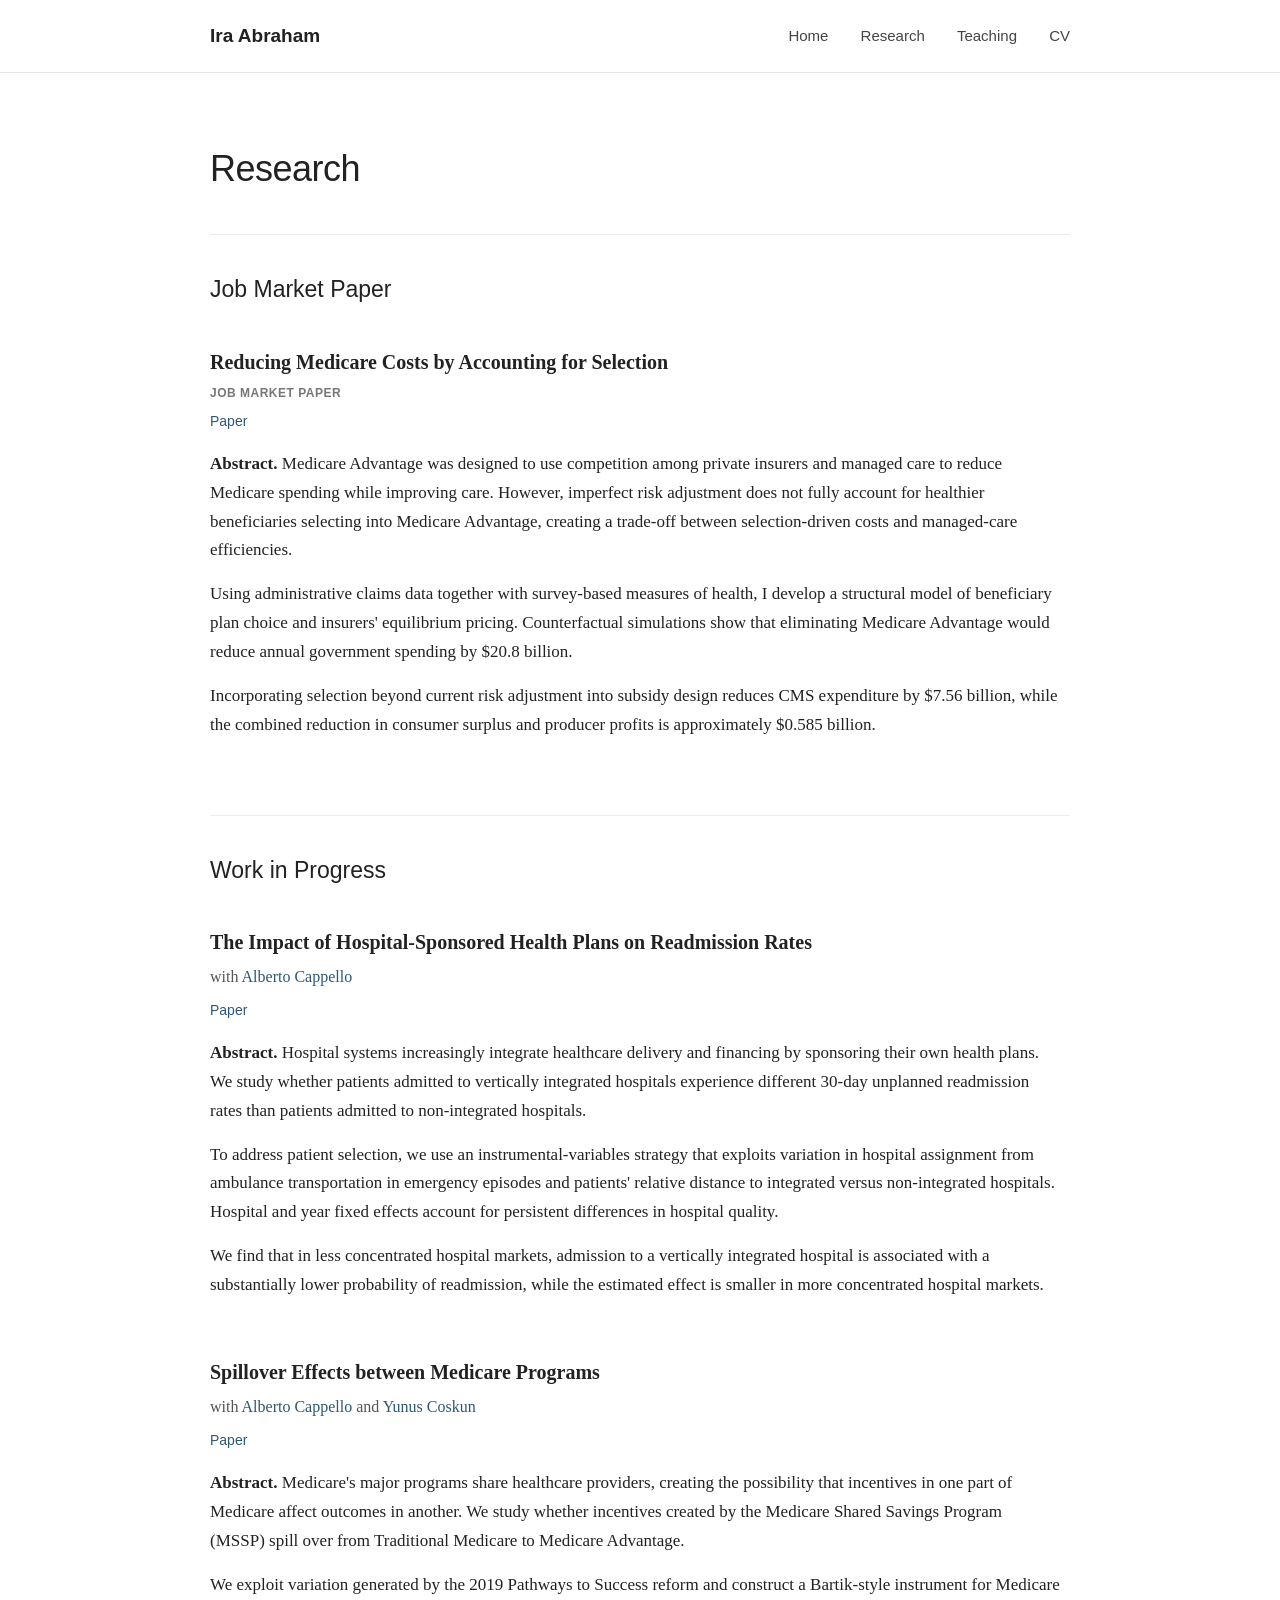
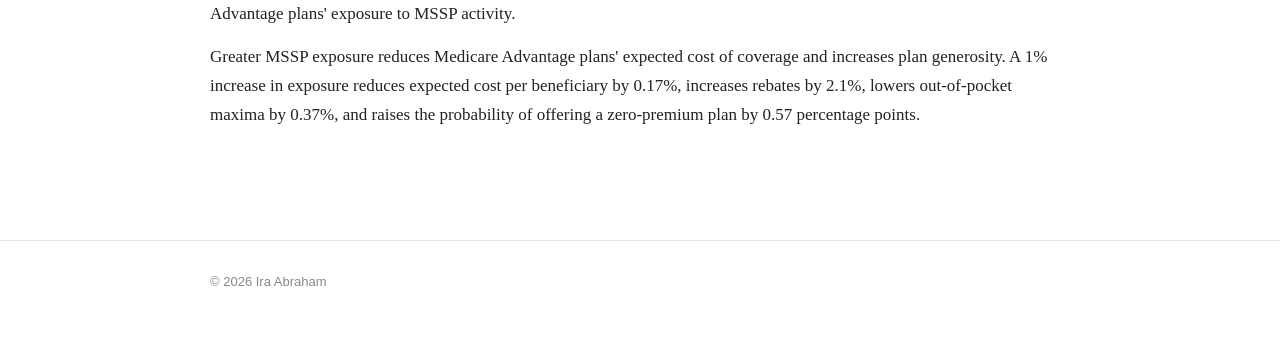
==== research.html @ 02c5b950 "Create research.html" ====
<!DOCTYPE html>
<html lang="en">

<head>
  <meta charset="UTF-8">
  <meta name="viewport" content="width=device-width, initial-scale=1.0">

  <title>Research | Ira Abraham</title>

  <style>

    /* ---------- GENERAL ---------- */

    * {
      box-sizing: border-box;
    }

    body {
      margin: 0;
      background: #ffffff;
      color: #222;
      font-family: Georgia, "Times New Roman", serif;
      font-size: 17px;
      line-height: 1.7;
    }

    a {
      color: #2d5873;
      text-decoration: none;
    }

    a:hover {
      text-decoration: underline;
    }

    .container {
      max-width: 920px;
      margin: 0 auto;
      padding: 0 30px;
    }


    /* ---------- NAVIGATION ---------- */

    nav {
      border-bottom: 1px solid #e5e5e5;
      padding: 20px 0;
      font-family: Arial, Helvetica, sans-serif;
    }

    .nav-inner {
      display: flex;
      justify-content: space-between;
      align-items: center;
    }

    .nav-name {
      font-size: 19px;
      font-weight: 600;
    }

    .nav-name a {
      color: #222;
      text-decoration: none;
    }

    .nav-links a {
      margin-left: 28px;
      color: #444;
      font-size: 15px;
    }

    .nav-links a:hover {
      color: #000;
    }


    /* ---------- PAGE HEADER ---------- */

    .page-header {
      padding: 65px 0 35px;
    }

    h1 {
      font-family: Arial, Helvetica, sans-serif;
      font-size: 36px;
      font-weight: 500;
      margin: 0;
      letter-spacing: -0.5px;
    }


    /* ---------- SECTIONS ---------- */

    section {
      padding: 35px 0 20px;
      border-top: 1px solid #ececec;
    }

    h2 {
      font-family: Arial, Helvetica, sans-serif;
      font-size: 23px;
      font-weight: 500;
      margin-top: 0;
      margin-bottom: 35px;
    }


    /* ---------- PAPERS ---------- */

    .paper {
      margin-bottom: 55px;
    }

    .paper-title {
      font-size: 20px;
      font-weight: bold;
      margin-bottom: 4px;
    }

    .paper-status {
      font-family: Arial, Helvetica, sans-serif;
      text-transform: uppercase;
      letter-spacing: 0.5px;
      font-size: 12px;
      font-weight: 600;
      color: #777;
      margin-bottom: 7px;
    }

    .coauthors {
      font-size: 16px;
      margin-bottom: 9px;
      color: #555;
    }

    .paper-links {
      font-family: Arial, Helvetica, sans-serif;
      font-size: 14px;
      margin-bottom: 16px;
    }

    .paper-links a {
      margin-right: 16px;
    }

    .abstract-label {
      font-weight: bold;
    }

    .abstract {
      max-width: 850px;
    }

    .abstract p {
      margin-top: 0;
      margin-bottom: 15px;
    }


    /* ---------- FOOTER ---------- */

    footer {
      margin-top: 35px;
      border-top: 1px solid #e5e5e5;
      padding: 30px 0 45px;
      font-family: Arial, Helvetica, sans-serif;
      font-size: 13px;
      color: #888;
    }


    /* ---------- MOBILE ---------- */

    @media (max-width: 700px) {

      .nav-inner {
        flex-direction: column;
        align-items: flex-start;
      }

      .nav-links {
        margin-top: 12px;
      }

      .nav-links a {
        margin-left: 0;
        margin-right: 18px;
      }

      .page-header {
        padding-top: 45px;
      }

      h1 {
        font-size: 31px;
      }

    }

  </style>

</head>


<body>


<!-- NAVIGATION -->

<nav>

  <div class="container nav-inner">

    <div class="nav-name">
      <a href="index.html">Ira Abraham</a>
    </div>

    <div class="nav-links">

      <a href="index.html">
        Home
      </a>

      <a href="research.html">
        Research
      </a>

      <a href="teaching.html">
        Teaching
      </a>

      <a href="assets/Ira_Abraham_CV.pdf" target="_blank">
        CV
      </a>

    </div>

  </div>

</nav>



<main class="container">


<!-- PAGE TITLE -->

<div class="page-header">

  <h1>Research</h1>

</div>



<!-- JOB MARKET PAPER -->

<section>

  <h2>Job Market Paper</h2>


  <div class="paper">

    <div class="paper-title">
      Reducing Medicare Costs by Accounting for Selection
    </div>

    <div class="paper-status">
      Job Market Paper
    </div>

    <div class="paper-links">

      <a
        href="https://drive.google.com/file/d/1SK9BV0TaADtSHCfUh690MsTTkUqswuIr/view?usp=share_link"
        target="_blank">
        Paper
      </a>

    </div>


    <div class="abstract">

      <p>
        <span class="abstract-label">Abstract.</span>
        Medicare Advantage was designed to use competition among private
        insurers and managed care to reduce Medicare spending while improving
        care. However, imperfect risk adjustment does not fully account for
        healthier beneficiaries selecting into Medicare Advantage, creating a
        trade-off between selection-driven costs and managed-care efficiencies.
      </p>

      <p>
        Using administrative claims data together with survey-based measures
        of health, I develop a structural model of beneficiary plan choice and
        insurers' equilibrium pricing. Counterfactual simulations show that
        eliminating Medicare Advantage would reduce annual government spending
        by $20.8 billion.
      </p>

      <p>
        Incorporating selection beyond current risk adjustment into subsidy
        design reduces CMS expenditure by $7.56 billion, while the combined
        reduction in consumer surplus and producer profits is approximately
        $0.585 billion.
      </p>

    </div>

  </div>

</section>



<!-- WORK IN PROGRESS -->

<section>

  <h2>Work in Progress</h2>


  <!-- PAPER 2 -->

  <div class="paper">

    <div class="paper-title">
      The Impact of Hospital-Sponsored Health Plans on Readmission Rates
    </div>

    <div class="coauthors">
      with
      <a href="https://albertoc94.github.io/albertocappello/"
         target="_blank">
         Alberto Cappello
      </a>
    </div>

    <div class="paper-links">

      <a
        href="https://albertoc94.github.io/albertocappello/publications/VI_healthplans_draft.pdf"
        target="_blank">
        Paper
      </a>

    </div>


    <div class="abstract">

      <p>
        <span class="abstract-label">Abstract.</span>
        Hospital systems increasingly integrate healthcare delivery and
        financing by sponsoring their own health plans. We study whether
        patients admitted to vertically integrated hospitals experience
        different 30-day unplanned readmission rates than patients admitted
        to non-integrated hospitals.
      </p>

      <p>
        To address patient selection, we use an instrumental-variables strategy
        that exploits variation in hospital assignment from ambulance
        transportation in emergency episodes and patients' relative distance
        to integrated versus non-integrated hospitals. Hospital and year fixed
        effects account for persistent differences in hospital quality.
      </p>

      <p>
        We find that in less concentrated hospital markets, admission to a
        vertically integrated hospital is associated with a substantially lower
        probability of readmission, while the estimated effect is smaller in
        more concentrated hospital markets.
      </p>

    </div>

  </div>



  <!-- PAPER 3 -->

  <div class="paper">

    <div class="paper-title">
      Spillover Effects between Medicare Programs
    </div>

    <div class="coauthors">
      with
      <a href="https://albertoc94.github.io/albertocappello/"
         target="_blank">
         Alberto Cappello
      </a>
      and
      <a href="https://www.yunussemihcoskun.com/"
         target="_blank">
         Yunus Coskun
      </a>
    </div>

    <div class="paper-links">

      <a
        href="https://drive.google.com/file/d/1vOo7wZHVFwT09UqHGLMiiGMKIwStg-rp/view?usp=sharing"
        target="_blank">
        Paper
      </a>

    </div>


    <div class="abstract">

      <p>
        <span class="abstract-label">Abstract.</span>
        Medicare's major programs share healthcare providers, creating the
        possibility that incentives in one part of Medicare affect outcomes
        in another. We study whether incentives created by the Medicare Shared
        Savings Program (MSSP) spill over from Traditional Medicare to
        Medicare Advantage.
      </p>

      <p>
        We exploit variation generated by the 2019 Pathways to Success reform
        and construct a Bartik-style instrument for Medicare Advantage plans'
        exposure to MSSP activity.
      </p>

      <p>
        Greater MSSP exposure reduces Medicare Advantage plans' expected cost
        of coverage and increases plan generosity. A 1% increase in exposure
        reduces expected cost per beneficiary by 0.17%, increases rebates by
        2.1%, lowers out-of-pocket maxima by 0.37%, and raises the probability
        of offering a zero-premium plan by 0.57 percentage points.
      </p>

    </div>

  </div>


</section>


</main>



<!-- FOOTER -->

<footer>

  <div class="container">
    © 2026 Ira Abraham
  </div>

</footer>


</body>

</html>
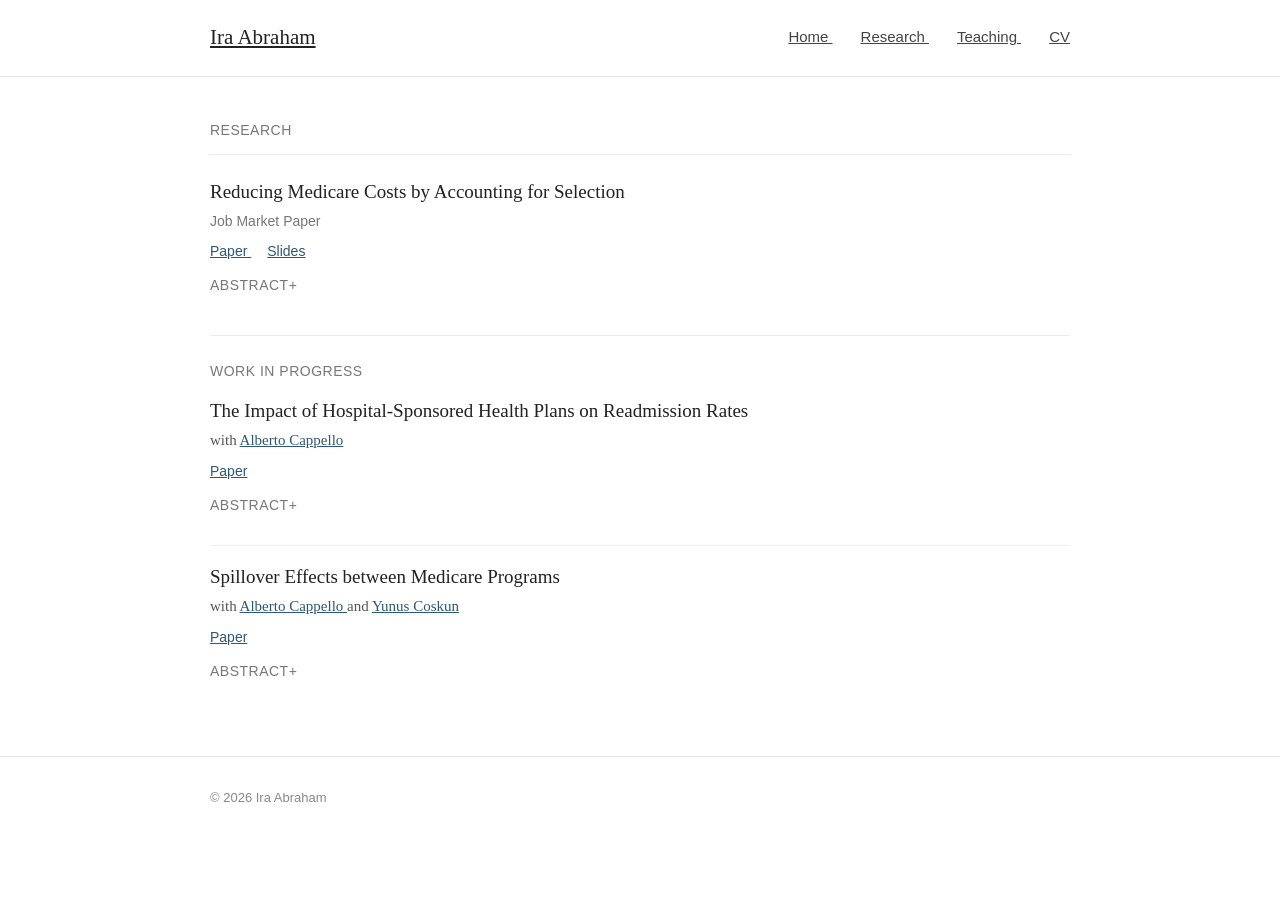
==== commit aa9442ca: "Update academic website assets and layout" ====
--- a/research.html
+++ b/research.html
@@ -7,203 +7,12 @@
 
   <title>Research | Ira Abraham</title>
 
-  <style>
-
-    /* ---------- GENERAL ---------- */
-
-    * {
-      box-sizing: border-box;
-    }
-
-    body {
-      margin: 0;
-      background: #ffffff;
-      color: #222;
-      font-family: Georgia, "Times New Roman", serif;
-      font-size: 17px;
-      line-height: 1.7;
-    }
-
-    a {
-      color: #2d5873;
-      text-decoration: none;
-    }
-
-    a:hover {
-      text-decoration: underline;
-    }
-
-    .container {
-      max-width: 920px;
-      margin: 0 auto;
-      padding: 0 30px;
-    }
-
-
-    /* ---------- NAVIGATION ---------- */
-
-    nav {
-      border-bottom: 1px solid #e5e5e5;
-      padding: 20px 0;
-      font-family: Arial, Helvetica, sans-serif;
-    }
-
-    .nav-inner {
-      display: flex;
-      justify-content: space-between;
-      align-items: center;
-    }
-
-    .nav-name {
-      font-size: 19px;
-      font-weight: 600;
-    }
-
-    .nav-name a {
-      color: #222;
-      text-decoration: none;
-    }
-
-    .nav-links a {
-      margin-left: 28px;
-      color: #444;
-      font-size: 15px;
-    }
-
-    .nav-links a:hover {
-      color: #000;
-    }
-
-
-    /* ---------- PAGE HEADER ---------- */
-
-    .page-header {
-      padding: 65px 0 35px;
-    }
-
-    h1 {
-      font-family: Arial, Helvetica, sans-serif;
-      font-size: 36px;
-      font-weight: 500;
-      margin: 0;
-      letter-spacing: -0.5px;
-    }
-
-
-    /* ---------- SECTIONS ---------- */
-
-    section {
-      padding: 35px 0 20px;
-      border-top: 1px solid #ececec;
-    }
-
-    h2 {
-      font-family: Arial, Helvetica, sans-serif;
-      font-size: 23px;
-      font-weight: 500;
-      margin-top: 0;
-      margin-bottom: 35px;
-    }
-
-
-    /* ---------- PAPERS ---------- */
-
-    .paper {
-      margin-bottom: 55px;
-    }
-
-    .paper-title {
-      font-size: 20px;
-      font-weight: bold;
-      margin-bottom: 4px;
-    }
-
-    .paper-status {
-      font-family: Arial, Helvetica, sans-serif;
-      text-transform: uppercase;
-      letter-spacing: 0.5px;
-      font-size: 12px;
-      font-weight: 600;
-      color: #777;
-      margin-bottom: 7px;
-    }
-
-    .coauthors {
-      font-size: 16px;
-      margin-bottom: 9px;
-      color: #555;
-    }
-
-    .paper-links {
-      font-family: Arial, Helvetica, sans-serif;
-      font-size: 14px;
-      margin-bottom: 16px;
-    }
-
-    .paper-links a {
-      margin-right: 16px;
-    }
-
-    .abstract-label {
-      font-weight: bold;
-    }
-
-    .abstract {
-      max-width: 850px;
-    }
-
-    .abstract p {
-      margin-top: 0;
-      margin-bottom: 15px;
-    }
-
-
-    /* ---------- FOOTER ---------- */
-
-    footer {
-      margin-top: 35px;
-      border-top: 1px solid #e5e5e5;
-      padding: 30px 0 45px;
-      font-family: Arial, Helvetica, sans-serif;
-      font-size: 13px;
-      color: #888;
-    }
-
-
-    /* ---------- MOBILE ---------- */
-
-    @media (max-width: 700px) {
-
-      .nav-inner {
-        flex-direction: column;
-        align-items: flex-start;
-      }
-
-      .nav-links {
-        margin-top: 12px;
-      }
-
-      .nav-links a {
-        margin-left: 0;
-        margin-right: 18px;
-      }
-
-      .page-header {
-        padding-top: 45px;
-      }
-
-      h1 {
-        font-size: 31px;
-      }
-
-    }
-
-  </style>
+  <link rel="stylesheet" href="assets/style.css">
 
 </head>
 
 
-<body>
+<body class="page research-page">
 
 
 <!-- NAVIGATION -->
@@ -230,7 +39,7 @@
         Teaching
       </a>
 
-      <a href="assets/Ira_Abraham_CV.pdf" target="_blank">
+      <a href="assets/CV__Ira_Abraham.pdf" target="_blank">
         CV
       </a>
 
@@ -258,9 +67,6 @@
 <!-- JOB MARKET PAPER -->
 
 <section>
-
-  <h2>Job Market Paper</h2>
-
 
   <div class="paper">
 
@@ -275,15 +81,23 @@
     <div class="paper-links">
 
       <a
-        href="https://drive.google.com/file/d/1SK9BV0TaADtSHCfUh690MsTTkUqswuIr/view?usp=share_link"
+        href="assets/papers/Reducing_Medicare_Costs_by_Accounting_for_Selection.pdf"
         target="_blank">
         Paper
       </a>
 
-    </div>
-
-
-    <div class="abstract">
+      <a
+        href="assets/JMP_presentation_IraAbraham.pdf"
+        target="_blank">
+        Slides
+      </a>
+
+    </div>
+
+
+    <details class="abstract">
+
+      <summary>ABSTRACT+</summary>
 
       <p>
         <span class="abstract-label">Abstract.</span>
@@ -309,7 +123,7 @@
         $0.585 billion.
       </p>
 
-    </div>
+    </details>
 
   </div>
 
@@ -343,7 +157,7 @@
     <div class="paper-links">
 
       <a
-        href="https://albertoc94.github.io/albertocappello/publications/VI_healthplans_draft.pdf"
+        href="assets/papers/Hospital_Sponsored_Health_Plans_Readmission_Rates.pdf"
         target="_blank">
         Paper
       </a>
@@ -351,7 +165,9 @@
     </div>
 
 
-    <div class="abstract">
+    <details class="abstract">
+
+      <summary>ABSTRACT+</summary>
 
       <p>
         <span class="abstract-label">Abstract.</span>
@@ -377,7 +193,7 @@
         more concentrated hospital markets.
       </p>
 
-    </div>
+    </details>
 
   </div>
 
@@ -407,7 +223,7 @@
     <div class="paper-links">
 
       <a
-        href="https://drive.google.com/file/d/1vOo7wZHVFwT09UqHGLMiiGMKIwStg-rp/view?usp=sharing"
+        href="assets/papers/Spillover_Effects_between_Medicare_Programs.pdf"
         target="_blank">
         Paper
       </a>
@@ -415,7 +231,9 @@
     </div>
 
 
-    <div class="abstract">
+    <details class="abstract">
+
+      <summary>ABSTRACT+</summary>
 
       <p>
         <span class="abstract-label">Abstract.</span>
@@ -440,7 +258,7 @@
         of offering a zero-premium plan by 0.57 percentage points.
       </p>
 
-    </div>
+    </details>
 
   </div>
 
--- a/assets/style.css
+++ b/assets/style.css
@@ -0,0 +1,502 @@
+/* ---------- GENERAL ---------- */
+
+* {
+  box-sizing: border-box;
+}
+
+body {
+  margin: 0;
+  background: #ffffff;
+  color: #222;
+  font-family: Georgia, "Times New Roman", serif;
+  font-size: 17px;
+  line-height: 1.7;
+}
+
+a {
+  color: #2d5873;
+  text-decoration: underline;
+}
+
+a:hover {
+  text-decoration: underline;
+}
+
+.container {
+  max-width: 920px;
+  margin: 0 auto;
+  padding: 0 30px;
+}
+
+
+/* ---------- NAVIGATION ---------- */
+
+nav {
+  border-bottom: 1px solid #e5e5e5;
+  padding: 20px 0;
+  font-family: Arial, Helvetica, sans-serif;
+}
+
+.nav-inner {
+  display: flex;
+  justify-content: space-between;
+  align-items: center;
+}
+
+.nav-name {
+  font-family: Georgia, "Times New Roman", serif;
+  font-size: 21px;
+  font-weight: 500;
+  letter-spacing: 0;
+}
+
+.nav-name a {
+  color: #222;
+}
+
+.nav-links a {
+  margin-left: 28px;
+  color: #444;
+  font-size: 15px;
+}
+
+.nav-links a:hover {
+  color: #000;
+}
+
+
+/* ---------- INTRO ---------- */
+
+.intro {
+  display: grid;
+  grid-template-columns: 1fr 220px;
+  gap: 60px;
+  align-items: center;
+  padding: 75px 0 55px;
+}
+
+.home h1 {
+  font-family: Georgia, "Times New Roman", serif;
+  font-size: 42px;
+  margin: 0 0 6px;
+  font-weight: 500;
+  letter-spacing: 0;
+}
+
+.position {
+  font-family: Arial, Helvetica, sans-serif;
+  font-size: 18px;
+  color: #555;
+  margin-bottom: 3px;
+}
+
+.institution {
+  font-family: Arial, Helvetica, sans-serif;
+  font-size: 16px;
+  color: #666;
+  margin-bottom: 23px;
+}
+
+.fields {
+  font-size: 16px;
+  color: #555;
+  margin-bottom: 20px;
+}
+
+.profile-photo {
+  width: 210px;
+  height: auto;
+  display: block;
+  border-radius: 4px;
+}
+
+.quick-links {
+  font-family: Arial, Helvetica, sans-serif;
+  font-size: 15px;
+  margin-top: 18px;
+}
+
+.quick-links a {
+  margin-right: 18px;
+}
+
+
+/* ---------- PAGE HEADER ---------- */
+
+.page-header {
+  padding: 65px 0 35px;
+}
+
+.page h1 {
+  font-family: Arial, Helvetica, sans-serif;
+  font-size: 36px;
+  font-weight: 500;
+  margin: 0;
+  letter-spacing: -0.5px;
+}
+
+
+/* ---------- SECTIONS ---------- */
+
+.home section {
+  padding: 42px 0;
+  border-top: 1px solid #ececec;
+}
+
+.page section {
+  padding: 35px 0 20px;
+  border-top: 1px solid #ececec;
+}
+
+.home h2 {
+  font-family: Arial, Helvetica, sans-serif;
+  font-size: 25px;
+  font-weight: 500;
+  margin-top: 0;
+  margin-bottom: 25px;
+}
+
+.research-page h2 {
+  font-family: Arial, Helvetica, sans-serif;
+  color: #777;
+  font-size: 14px;
+  font-weight: 500;
+  letter-spacing: 0.5px;
+  margin-top: 0;
+  margin-bottom: 14px;
+  text-transform: uppercase;
+}
+
+.research-page .page-header,
+.teaching-page .page-header {
+  padding: 42px 0 12px;
+}
+
+.research-page h1,
+.teaching-page h1 {
+  color: #777;
+  font-size: 14px;
+  font-weight: 500;
+  letter-spacing: 0.5px;
+  text-transform: uppercase;
+}
+
+.research-page section,
+.teaching-page section {
+  padding: 24px 0 10px;
+}
+
+.teaching-page h2 {
+  font-family: Arial, Helvetica, sans-serif;
+  font-size: 20px;
+  font-weight: 600;
+  margin-top: 0;
+  margin-bottom: 4px;
+}
+
+p {
+  margin-top: 0;
+  margin-bottom: 18px;
+}
+
+
+/* ---------- PAPERS ---------- */
+
+.paper {
+  margin-bottom: 55px;
+}
+
+.research-page .paper {
+  margin-bottom: 0;
+  padding: 18px 0 22px;
+  border-top: 1px solid #f0f0f0;
+}
+
+.research-page h2 + .paper {
+  border-top: 0;
+  padding-top: 0;
+}
+
+.research-page section:first-of-type .paper:first-child {
+  border-top: 0;
+  padding-top: 0;
+}
+
+.paper-title {
+  font-size: 20px;
+  font-weight: bold;
+  margin-bottom: 4px;
+}
+
+.research-page .paper-title {
+  font-size: 19px;
+  font-weight: 500;
+  line-height: 1.35;
+  margin-bottom: 5px;
+}
+
+.paper-status {
+  font-family: Arial, Helvetica, sans-serif;
+  text-transform: uppercase;
+  letter-spacing: 0.5px;
+  font-size: 12px;
+  font-weight: 600;
+  color: #777;
+  margin-bottom: 7px;
+}
+
+.research-page .paper-status {
+  text-transform: none;
+  letter-spacing: 0;
+  font-size: 14px;
+  font-weight: 400;
+  margin-bottom: 6px;
+}
+
+.coauthors {
+  font-size: 16px;
+  margin-bottom: 9px;
+  color: #555;
+}
+
+.research-page .coauthors {
+  font-size: 15px;
+  margin-bottom: 6px;
+}
+
+.paper-links {
+  font-family: Arial, Helvetica, sans-serif;
+  font-size: 14px;
+  margin-bottom: 16px;
+}
+
+.research-page .paper-links {
+  margin-bottom: 8px;
+}
+
+.paper-links a {
+  margin-right: 16px;
+}
+
+.abstract-label {
+  font-weight: bold;
+}
+
+.abstract {
+  max-width: 850px;
+}
+
+.abstract p {
+  margin-top: 0;
+  margin-bottom: 15px;
+}
+
+.research-page .abstract {
+  color: #333;
+  font-size: 16px;
+  line-height: 1.65;
+  max-width: 850px;
+}
+
+.research-page .abstract summary {
+  color: #777;
+  cursor: pointer;
+  display: inline-block;
+  font-family: Arial, Helvetica, sans-serif;
+  font-size: 14px;
+  font-weight: 500;
+  letter-spacing: 0.5px;
+  margin-bottom: 6px;
+}
+
+.research-page .abstract summary:hover {
+  color: #555;
+  text-decoration: underline;
+}
+
+.research-page .abstract[open] summary {
+  margin-bottom: 8px;
+}
+
+.research-page .abstract p {
+  margin-top: 0;
+  margin-bottom: 0;
+}
+
+.research-page .abstract-label {
+  display: none;
+}
+
+
+/* ---------- COURSES ---------- */
+
+.department {
+  font-family: Arial, Helvetica, sans-serif;
+  font-size: 14px;
+  color: #777;
+  margin-top: -25px;
+  margin-bottom: 35px;
+}
+
+.teaching-page .department {
+  margin-top: 0;
+  margin-bottom: 12px;
+}
+
+.course {
+  margin-bottom: 38px;
+}
+
+.teaching-page .course {
+  display: grid;
+  grid-template-columns: minmax(0, 1fr) auto;
+  column-gap: 24px;
+  row-gap: 2px;
+  align-items: baseline;
+  margin-left: 24px;
+  margin-bottom: 0;
+  padding: 12px 0;
+  border-top: 1px solid #f0f0f0;
+}
+
+.teaching-page .department + .course {
+  border-top: 0;
+}
+
+.course-title {
+  font-size: 19px;
+  font-weight: bold;
+  margin-bottom: 3px;
+}
+
+.teaching-page .course-title {
+  font-size: 17px;
+  font-weight: 400;
+  margin-bottom: 0;
+}
+
+.course-semester {
+  color: #666;
+  font-size: 16px;
+  margin-bottom: 8px;
+}
+
+.teaching-page .course-semester {
+  color: #666;
+  font-size: 15px;
+  margin-bottom: 0;
+}
+
+.course-role {
+  font-style: italic;
+  color: #666;
+  font-size: 15px;
+  margin-bottom: 8px;
+}
+
+.teaching-page .course-role {
+  font-size: 15px;
+  margin-bottom: 0;
+}
+
+.course-links {
+  font-family: Arial, Helvetica, sans-serif;
+  font-size: 14px;
+}
+
+.teaching-page .course-links {
+  grid-column: 2;
+  grid-row: 1 / span 3;
+  white-space: nowrap;
+}
+
+.course-links a {
+  margin-right: 16px;
+}
+
+
+/* ---------- FOOTER ---------- */
+
+footer {
+  border-top: 1px solid #e5e5e5;
+  padding: 30px 0 45px;
+  font-family: Arial, Helvetica, sans-serif;
+  font-size: 13px;
+  color: #888;
+}
+
+.home footer {
+  margin-top: 30px;
+}
+
+.page footer {
+  margin-top: 35px;
+}
+
+
+/* ---------- MOBILE ---------- */
+
+@media (max-width: 700px) {
+
+  .nav-inner {
+    flex-direction: column;
+    align-items: flex-start;
+  }
+
+  .nav-links {
+    margin-top: 12px;
+  }
+
+  .nav-links a {
+    margin-left: 0;
+    margin-right: 18px;
+  }
+
+  .intro {
+    grid-template-columns: 1fr;
+    padding-top: 45px;
+    gap: 30px;
+  }
+
+  .profile-photo {
+    width: 180px;
+  }
+
+  .intro-photo {
+    order: -1;
+  }
+
+  .home h1 {
+    font-size: 34px;
+  }
+
+  .page-header {
+    padding-top: 45px;
+  }
+
+  .page h1 {
+    font-size: 31px;
+  }
+
+  .teaching-page .page-header {
+    padding-top: 34px;
+  }
+
+  .research-page h1,
+  .teaching-page h1 {
+    font-size: 13px;
+  }
+
+  .teaching-page .course {
+    grid-template-columns: 1fr;
+    margin-left: 16px;
+    row-gap: 3px;
+  }
+
+  .teaching-page .course-links {
+    grid-column: 1;
+    grid-row: auto;
+    margin-top: 2px;
+  }
+
+}
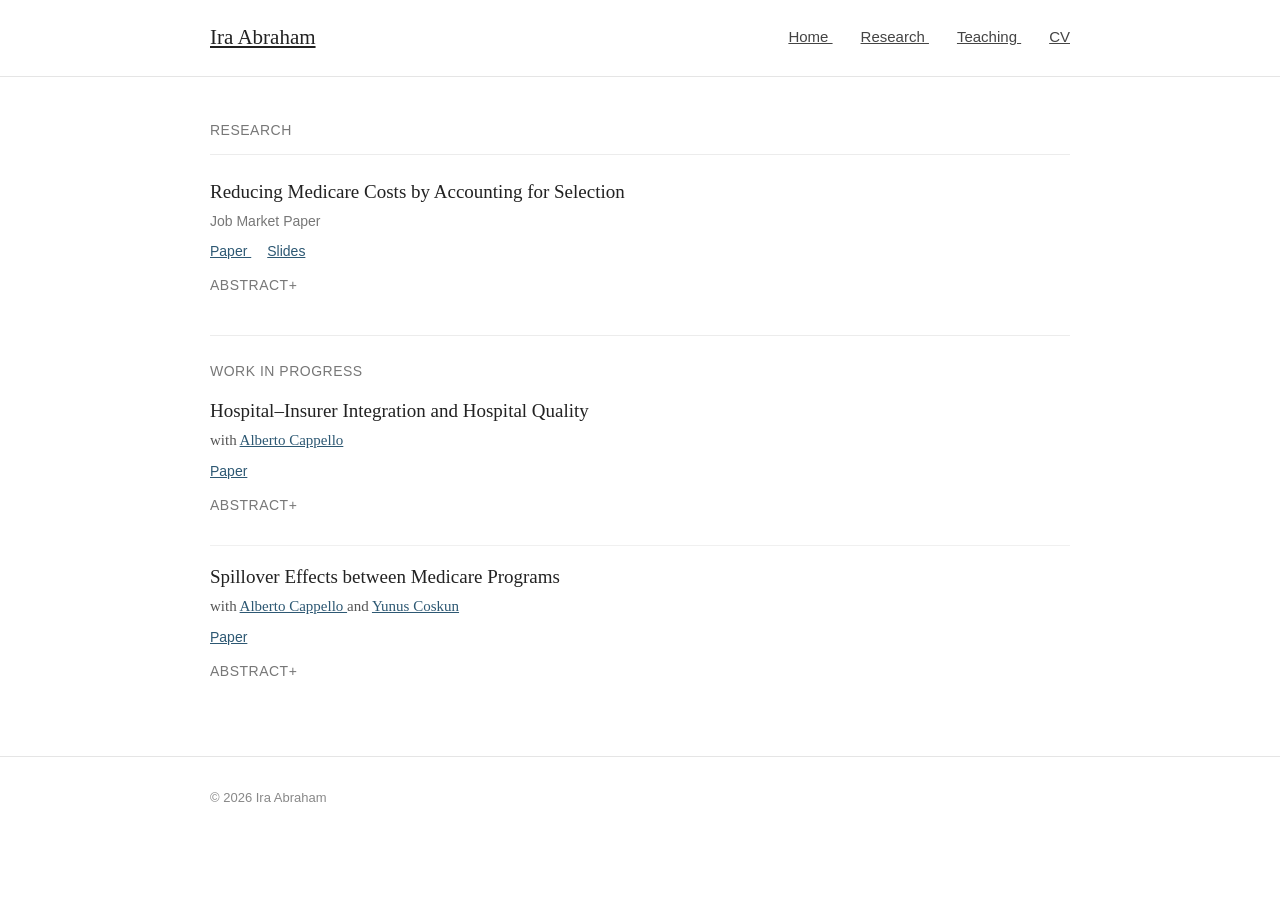
==== commit d1e6a204: "Update second paper title" ====
--- a/research.html
+++ b/research.html
@@ -143,7 +143,7 @@
   <div class="paper">
 
     <div class="paper-title">
-      The Impact of Hospital-Sponsored Health Plans on Readmission Rates
+      Hospital–Insurer Integration and Hospital Quality
     </div>
 
     <div class="coauthors">
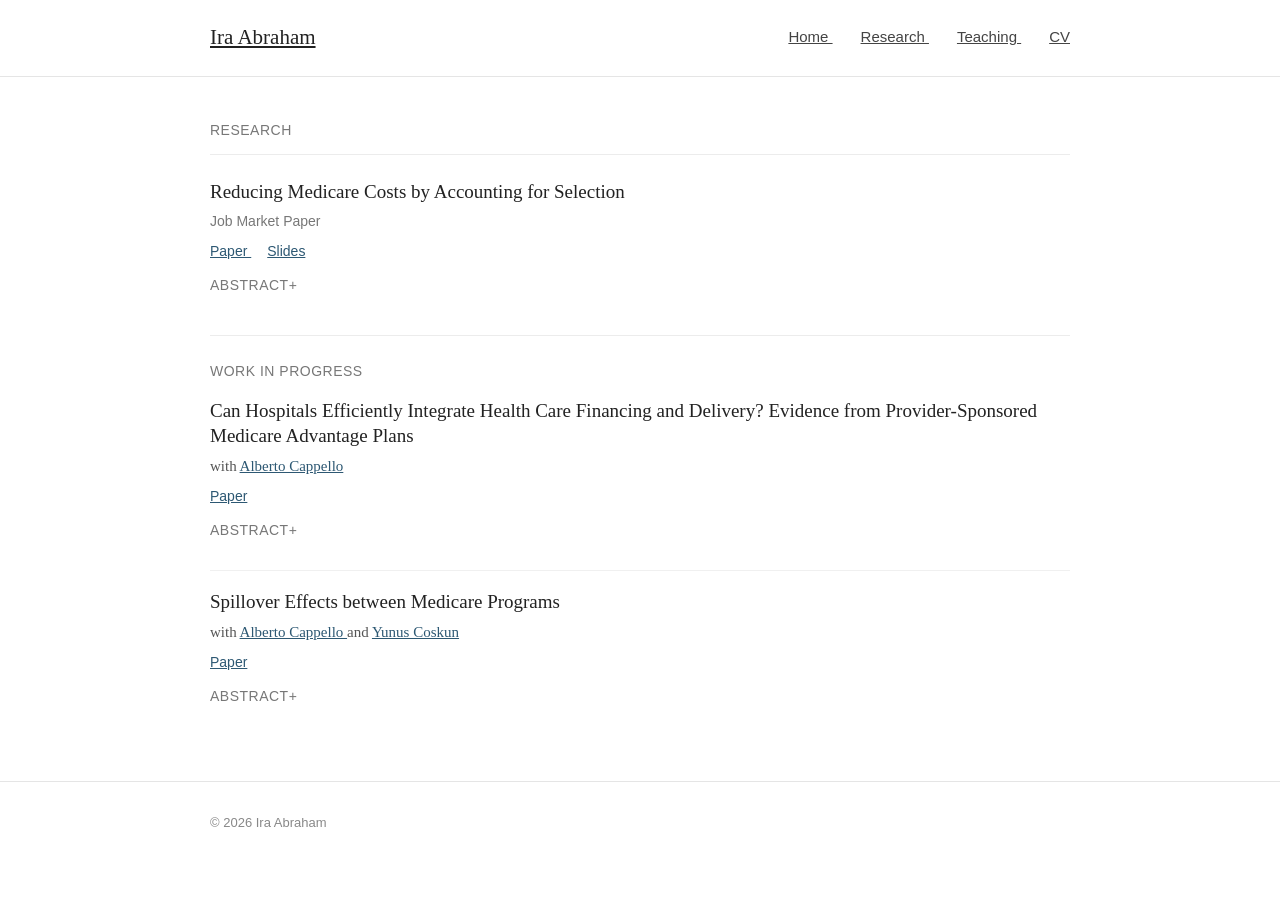
==== commit 48f1594b: "Update hospital integration paper and title" ====
--- a/research.html
+++ b/research.html
@@ -143,7 +143,8 @@
   <div class="paper">
 
     <div class="paper-title">
-      Hospital–Insurer Integration and Hospital Quality
+      Can Hospitals Efficiently Integrate Health Care Financing and Delivery?
+      Evidence from Provider-Sponsored Medicare Advantage Plans
     </div>
 
     <div class="coauthors">
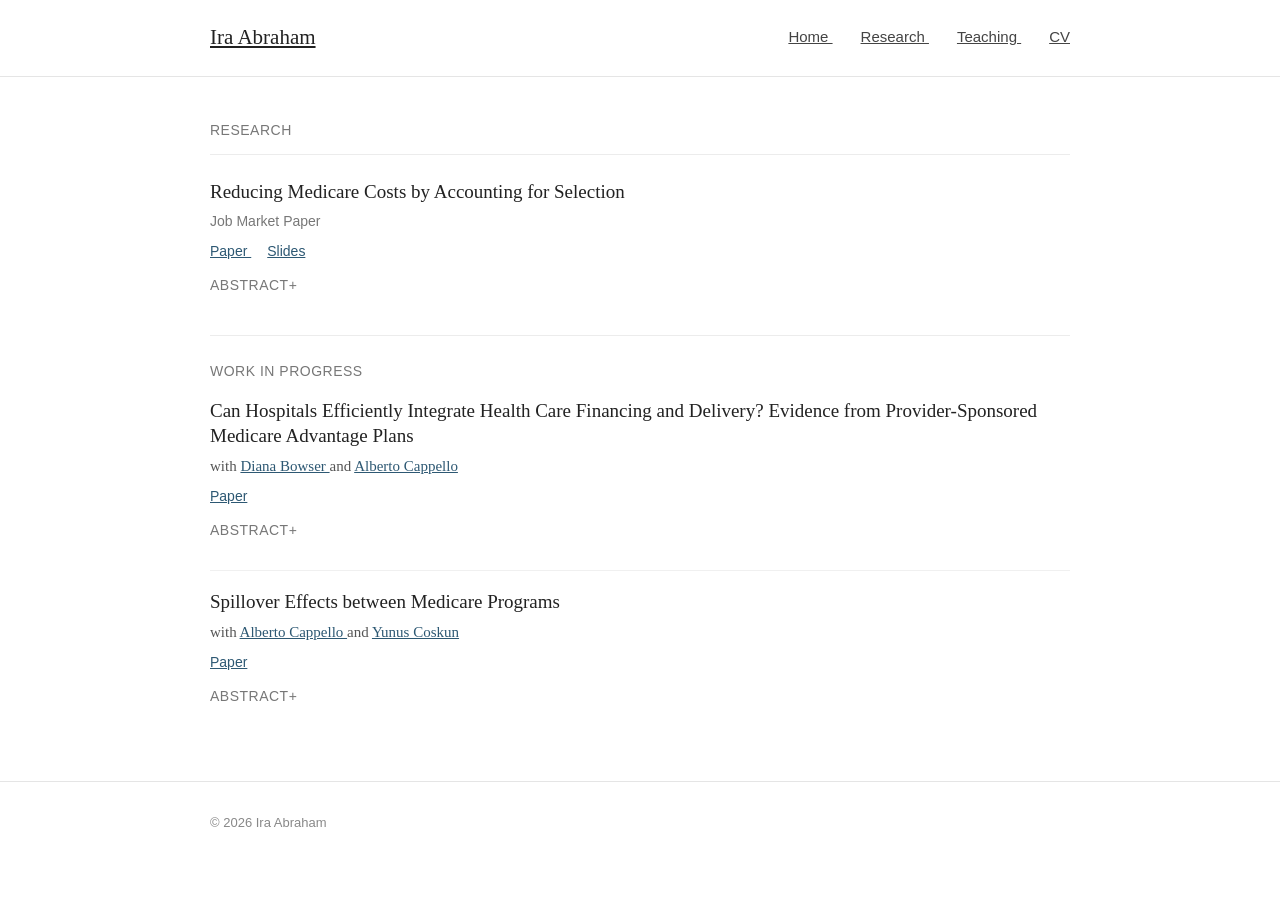
==== commit 167f7ff4: "Add Diana Bowser as hospital integration paper coauthor" ====
--- a/research.html
+++ b/research.html
@@ -149,6 +149,11 @@
 
     <div class="coauthors">
       with
+      <a href="https://www.bc.edu/bc-web/schools/cson/faculty-research/faculty-directory/diana-m--bowser.html"
+         target="_blank">
+         Diana Bowser
+      </a>
+      and
       <a href="https://albertoc94.github.io/albertocappello/"
          target="_blank">
          Alberto Cappello
@@ -172,26 +177,20 @@
 
       <p>
         <span class="abstract-label">Abstract.</span>
-        Hospital systems increasingly integrate healthcare delivery and
-        financing by sponsoring their own health plans. We study whether
-        patients admitted to vertically integrated hospitals experience
-        different 30-day unplanned readmission rates than patients admitted
-        to non-integrated hospitals.
-      </p>
-
-      <p>
-        To address patient selection, we use an instrumental-variables strategy
-        that exploits variation in hospital assignment from ambulance
-        transportation in emergency episodes and patients' relative distance
-        to integrated versus non-integrated hospitals. Hospital and year fixed
-        effects account for persistent differences in hospital quality.
-      </p>
-
-      <p>
-        We find that in less concentrated hospital markets, admission to a
-        vertically integrated hospital is associated with a substantially lower
-        probability of readmission, while the estimated effect is smaller in
-        more concentrated hospital markets.
+        Some hospitals integrate health care financing and delivery by sponsoring their own
+        health plans. We study how this integration affects hospital quality, measured by
+        30-day unplanned readmissions and 30-day mortality, in Medicare Advantage market.
+        Integration changes hospitals’ incentives by allowing the health system to internalize
+        the plan-side savings from reducing downstream utilization, thereby strengthening incentives
+        to invest in quality. Exploiting within-hospital changes in plan-sponsorship
+        status over time and quasi-random variation in hospital assignment generated by ambulance
+        referral patterns, we find little evidence of an average effect of plan sponsorship
+        on readmission and mortality rate in the full sample. In unconcentrated hospital markets,
+        however, admission to a plan-sponsoring hospital reduces the probability of a
+        30-day unplanned readmission by 12.4 percentage points and the probability of 30-day
+        mortality by 5.6 percentage points. The results suggest that hospital sponsorship of a
+        health plan can lead hospitals to improve patient outcomes, but that the benefits vary
+        strongly across markets with different levels of competition.
       </p>
 
     </details>
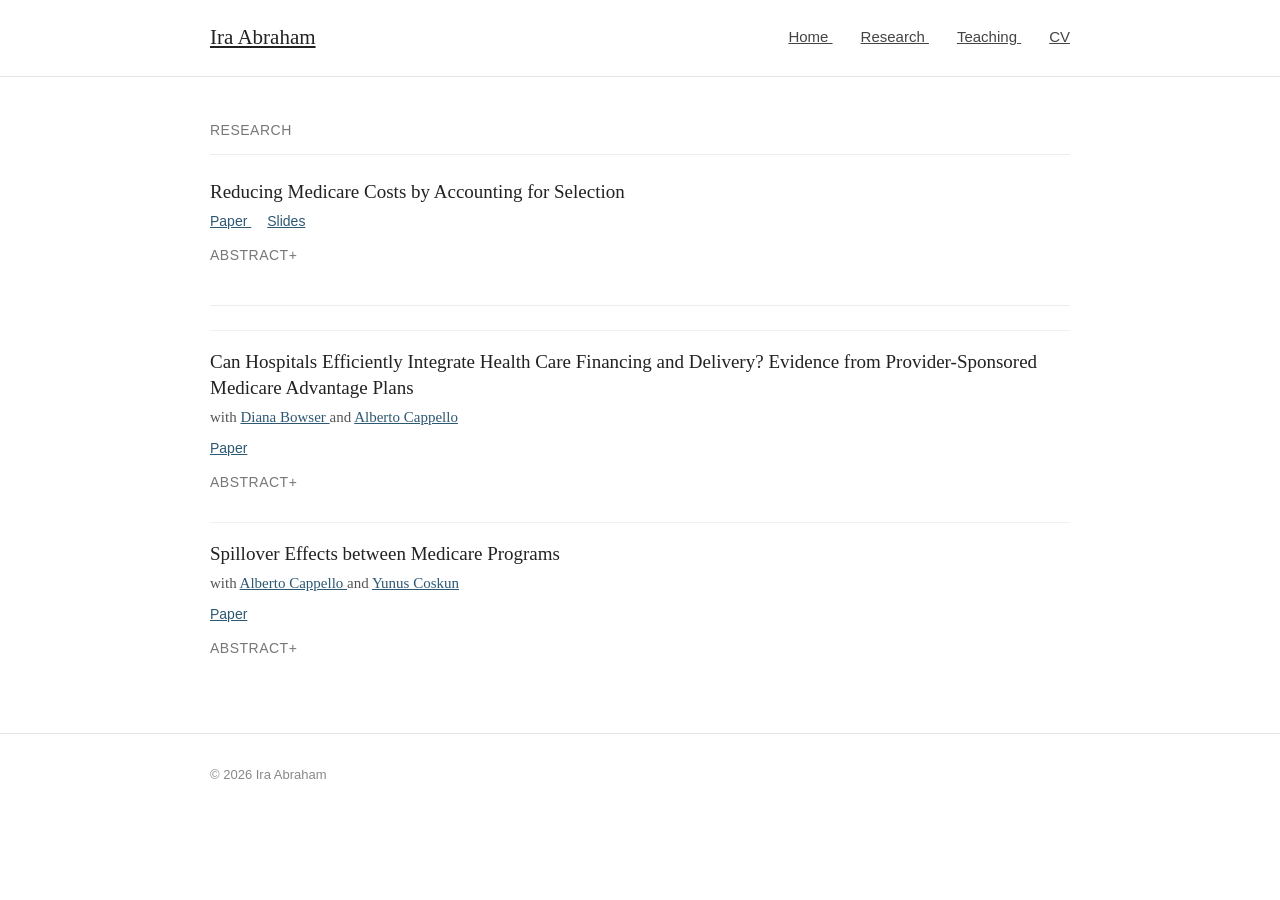
==== commit 856d1843: "Remove job market paper and work in progress labels" ====
--- a/research.html
+++ b/research.html
@@ -64,7 +64,6 @@
 
 
 
-<!-- JOB MARKET PAPER -->
 
 <section>
 
@@ -72,10 +71,6 @@
 
     <div class="paper-title">
       Reducing Medicare Costs by Accounting for Selection
-    </div>
-
-    <div class="paper-status">
-      Job Market Paper
     </div>
 
     <div class="paper-links">
@@ -131,11 +126,8 @@
 
 
 
-<!-- WORK IN PROGRESS -->
 
 <section>
-
-  <h2>Work in Progress</h2>
 
 
   <!-- PAPER 2 -->
